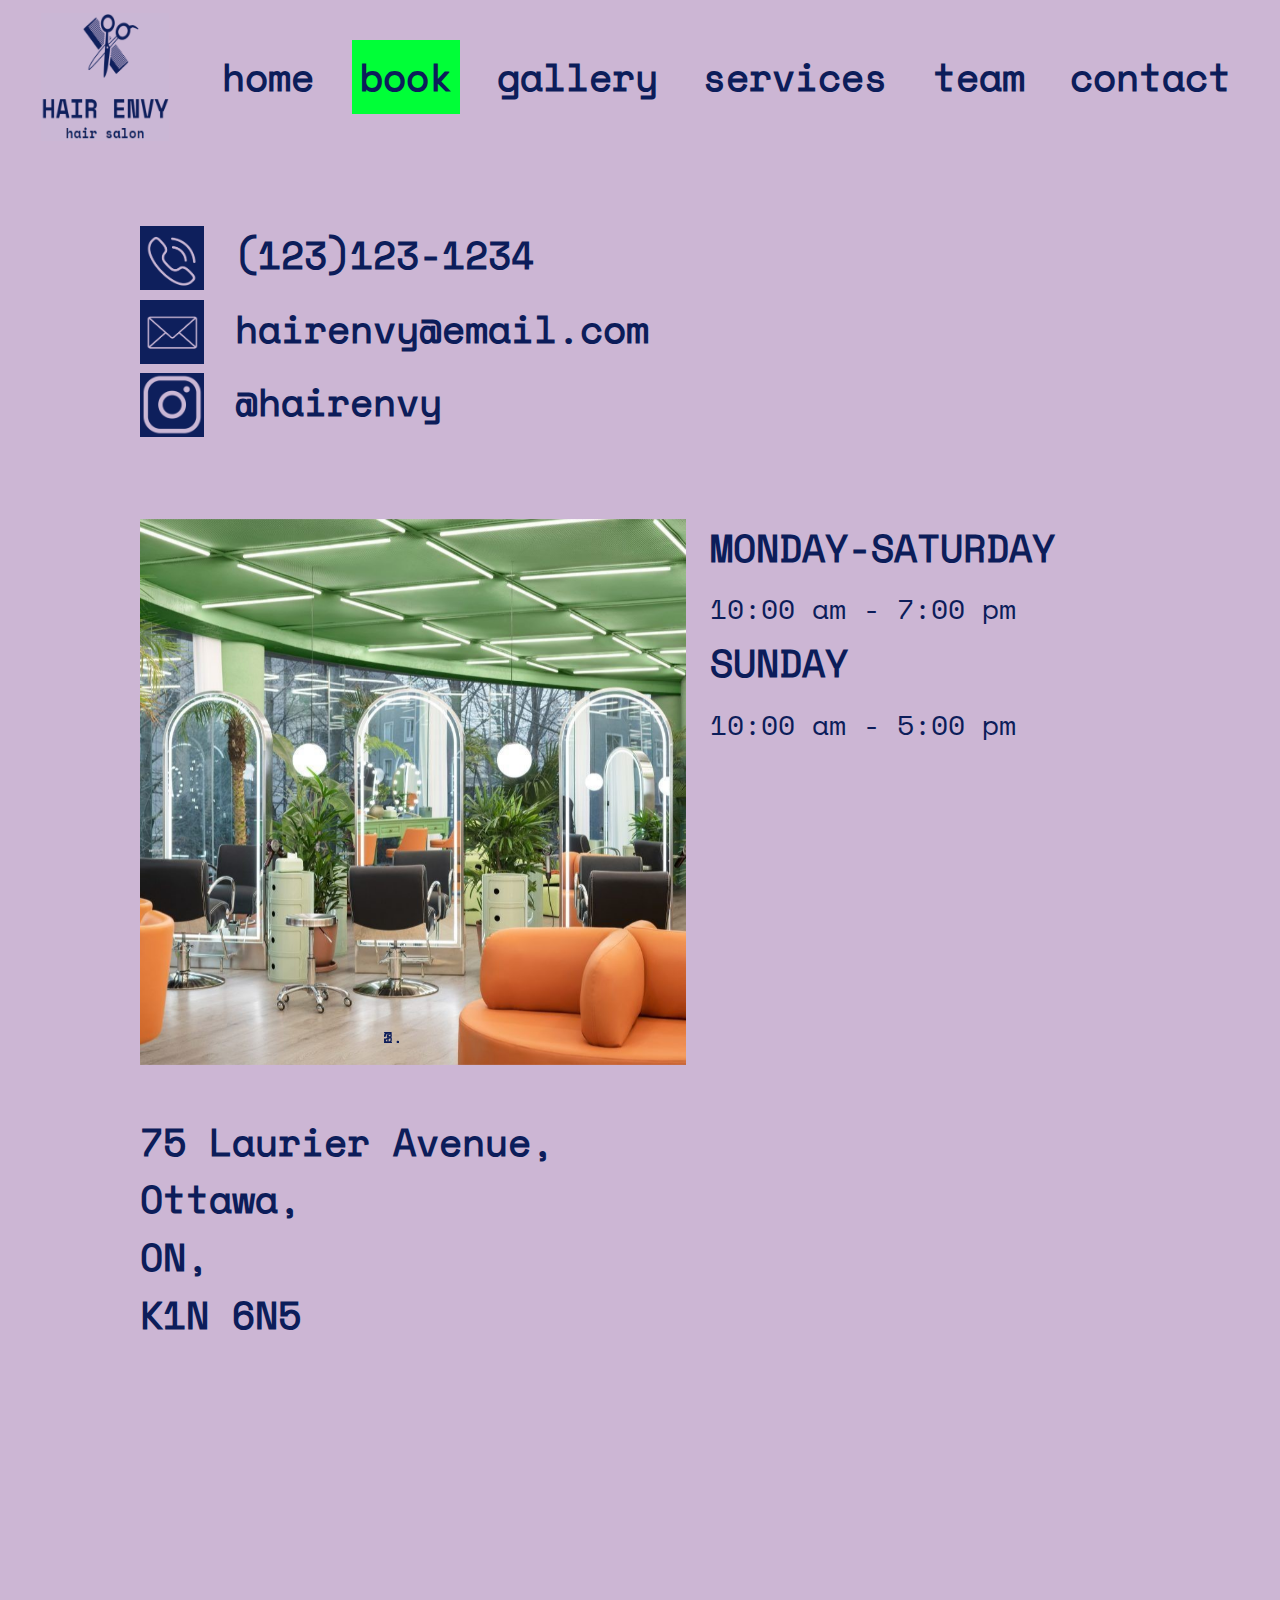
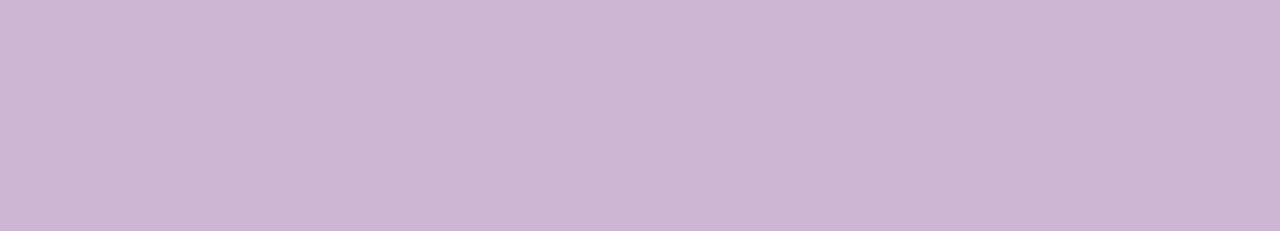
==== contact.html @ 3a64e92b "finished website" ====
<!DOCTYPE html>
<html>
    <head>
        <title>HAIR ENVY</title>
        <meta charset="UTF-8">
        <meta http-equiv="X-UA_Compatible" content="IE=edge">
        <meta name="viewport" content="width=device-width, initial-scale =1.0">
        <link rel="stylesheet" href="bootstrap.min.css">
        <link rel="stylesheet" href="contact_ss.css">
        <script src="https://code.jquery.com/jquery-3.6.0.min.js"></script>
        <script src="https://cdnjs.cloudflare.com/ajax/libs/popper.js/2.11.6/umd/popper.min.js"></script>
        <script src="https://maxcdn.bootstrapcdn.com/bootstrap/4.5.2/js/bootstrap.min.js"></script>
        
    </head>
    <body>
        <nav id="navBar" class="navbar navbar-expand-lg navbar-custom">
            <a class="navbar-brand" href="#"><img id="logo" src="images/logo.png" alt=""></a>
                <ul class="navbar-nav">
                    <li class="nav-item active">
                        <a class="nav-link" href="index.html">home</a>
                    </li>
                    <li class="nav-item">
                        <a class="nav-link book-link" href="book.html">book</a>
                    </li>
                    <li class="nav-item">
                        <a class="nav-link" href="index.html#gallery">gallery</a>
                    </li>
                    <li class="nav-item">
                        <a class="nav-link" href="services.html">services</a>
                    </li>
                    <li class="nav-item">
                        <a class="nav-link" href="team.html">team</a>
                    </li>
                    <li class="nav-item">
                        <a class="nav-link" href="contact.html">contact</a>
                    </li>
                </ul>
        </nav>

        <div class="container">
            <br><br><br>
        <div class="row">
        <div class = "col-1"><img class ="icon" src="images/phoneicon.png"></div>
            <div class = "col-11"><p class="contact-info">(123)123-1234</p></div>
        </div> 
        <div class ="row">
            <div class = "col-1"><img class ="icon" src="images/emailicon.png"></div>
            <div class = "col-11"><p class="contact-info">hairenvy@email.com</p></div>
        </div> 
        <div class = "row">
            <div class = "col-1"><img class ="icon" src="images/igicon.png"></div>
            <div class = "col-11"><p class="contact-info">@hairenvy</p></div>
        </div>
        <br><br><br>
        <div class="row">
            <div class="col-6">
                <div class="carousel-container">
                    <div id="myCarousel" class="carousel slide" data-ride="carousel">
                      <!-- Indicators -->
                      <ol class="carousel-indicators">
                        <li data-target="#myCarousel" data-slide-to="0" class="active"></li>
                        <li data-target="#myCarousel" data-slide-to="1"></li>
                        <li data-target="#myCarousel" data-slide-to="2"></li>
                      </ol>
                    
                      <div class="carousel-inner">
                        <div class="carousel-item active">
                          <img src="images/Salon1.jpeg" class="d-block w-100" alt="Slide 1">
                        </div>
                        <div class="carousel-item">
                          <img src="images/Salon2.png" class="d-block w-100" alt="Slide 2">
                        </div>
                        <div class="carousel-item">
                          <img src="images/Salon3.png" class="d-block w-100" alt="Slide 3">
                        </div>
                      </div>
                      <div class="carousel-item">
                        <img src="images/Salon4.png" class="d-block w-100" alt="Slide 3">
                      </div>
                    </div>
                    
                      <!-- Controls -->
                      <a class="carousel-control-prev" href="#myCarousel" role="button" data-slide="prev">
                        <span class="carousel-control-prev-icon" aria-hidden="true"></span>
                        <span class="sr-only">Previous</span>
                      </a>
                      <a class="carousel-control-next" href="#myCarousel" role="button" data-slide="next">
                        <span class="carousel-control-next-icon" aria-hidden="true"></span>
                        <span class="sr-only">Next</span>
                      </a>
                    </div>
                  </div>
            <div class="col-4 ">
                <p class = "contact-info">MONDAY-SATURDAY<br></p>
                <h3>10:00 am - 7:00 pm</h3>
                <p class = "contact-info">SUNDAY<br></p>
                <h3>10:00 am - 5:00 pm</h3>
            </div> 
            
        </div>
        <br><br>
        <p class="contact-info">75 Laurier Avenue,<br>Ottawa,<br>ON,<br>K1N 6N5<br></p>
        <iframe src="https://www.google.com/maps/embed?pb=!1m18!1m12!1m3!1d11201.268876325152!2d-75.6918876302246!3d45.42310639999999!2m3!1f0!2f0!3f0!3m2!1i1024!2i768!4f13.1!3m3!1m2!1s0x4cce050a6db98d73%3A0x188a59c3622fdbae!2sUniversity%20of%20Ottawa!5e0!3m2!1sen!2sca!4v1686154486244!5m2!1sen!2sca" width="600" height="450" style="border:0;" allowfullscreen="" loading="lazy" referrerpolicy="no-referrer-when-downgrade"></iframe>
        </p>

         </div>
    </div>
    </body>
</html>
---- contact_ss.css ----
@font-face {
    font-family: "SpaceMono";
    src: url("fonts/Space_Mono/SpaceMono-Regular.ttf");
   
  }

      body {
        color:#0C1D5A;
        font-family: "SpaceMono";
        margin: 0;
        padding: 0;
        background-color:#CCB6D4;  /* Set the background color of the body */
      }   
      
      .container {
        margin-left: 10%;
        margin-right: 10%;
      }
      .contact-image {
        width: 100%;
        height: auto;
        object-fit: cover;
    }

      #book-button{
        font-weight: bolder;
        display: block;
        margin: 0 auto;
        color:#0C1D5A;
        background-color:#00ff37;
      }

      
    .invert-colors{
        background-color: #0C1D5A;
        color: #CCB6D4;
    }

    .contact-info{
        font-weight: bold;
        font-size: 3vw;
    }

    
    #logo{
      margin: 0;
      height: 10vw;
      width:10vw;
    }

   .nav-link{
      color:#0C1D5A;
      font-size:3vw;
      margin-left:2.3vw;
      font-weight: bold;

  }

  .nav-link.book-link{
      background-color: #00ff37;
  }


  .navbar-custom .navbar-nav .nav-link:hover {
    background-color: #0C1D5A;
    color: #CCB6D4;
  }

  .navbar-custom {
    display: flex;
    justify-content: center;
}

.navbar-nav {
  flex-direction: row;
}


.nav-link {
  white-space: nowrap; /* Prevent text from wrapping to a new line */
}
.carousel-container {
    width: 100%; /* Set the desired width */
    height: auto; /* Set the desired height */
    margin: 0 ; /* Center the container horizontally */
    overflow: hidden; /* Ensure the image stays within the container */
  }
  
  .carousel-item {
    width: 100%;
    height: 100%;
    object-fit: cover; /* Crop and fill the container */
  }
  
  .carousel-control-prev,
  .carousel-control-next {
    display: none;
  }
  
  .carousel-control-prev {
    left: 0;
  }
  
  .carousel-control-next {
    right: 0;
  }
  
  .col-1{
    margin:0;
  }
  
  .icon{
    height:5vw;
    width:5vw;
  }
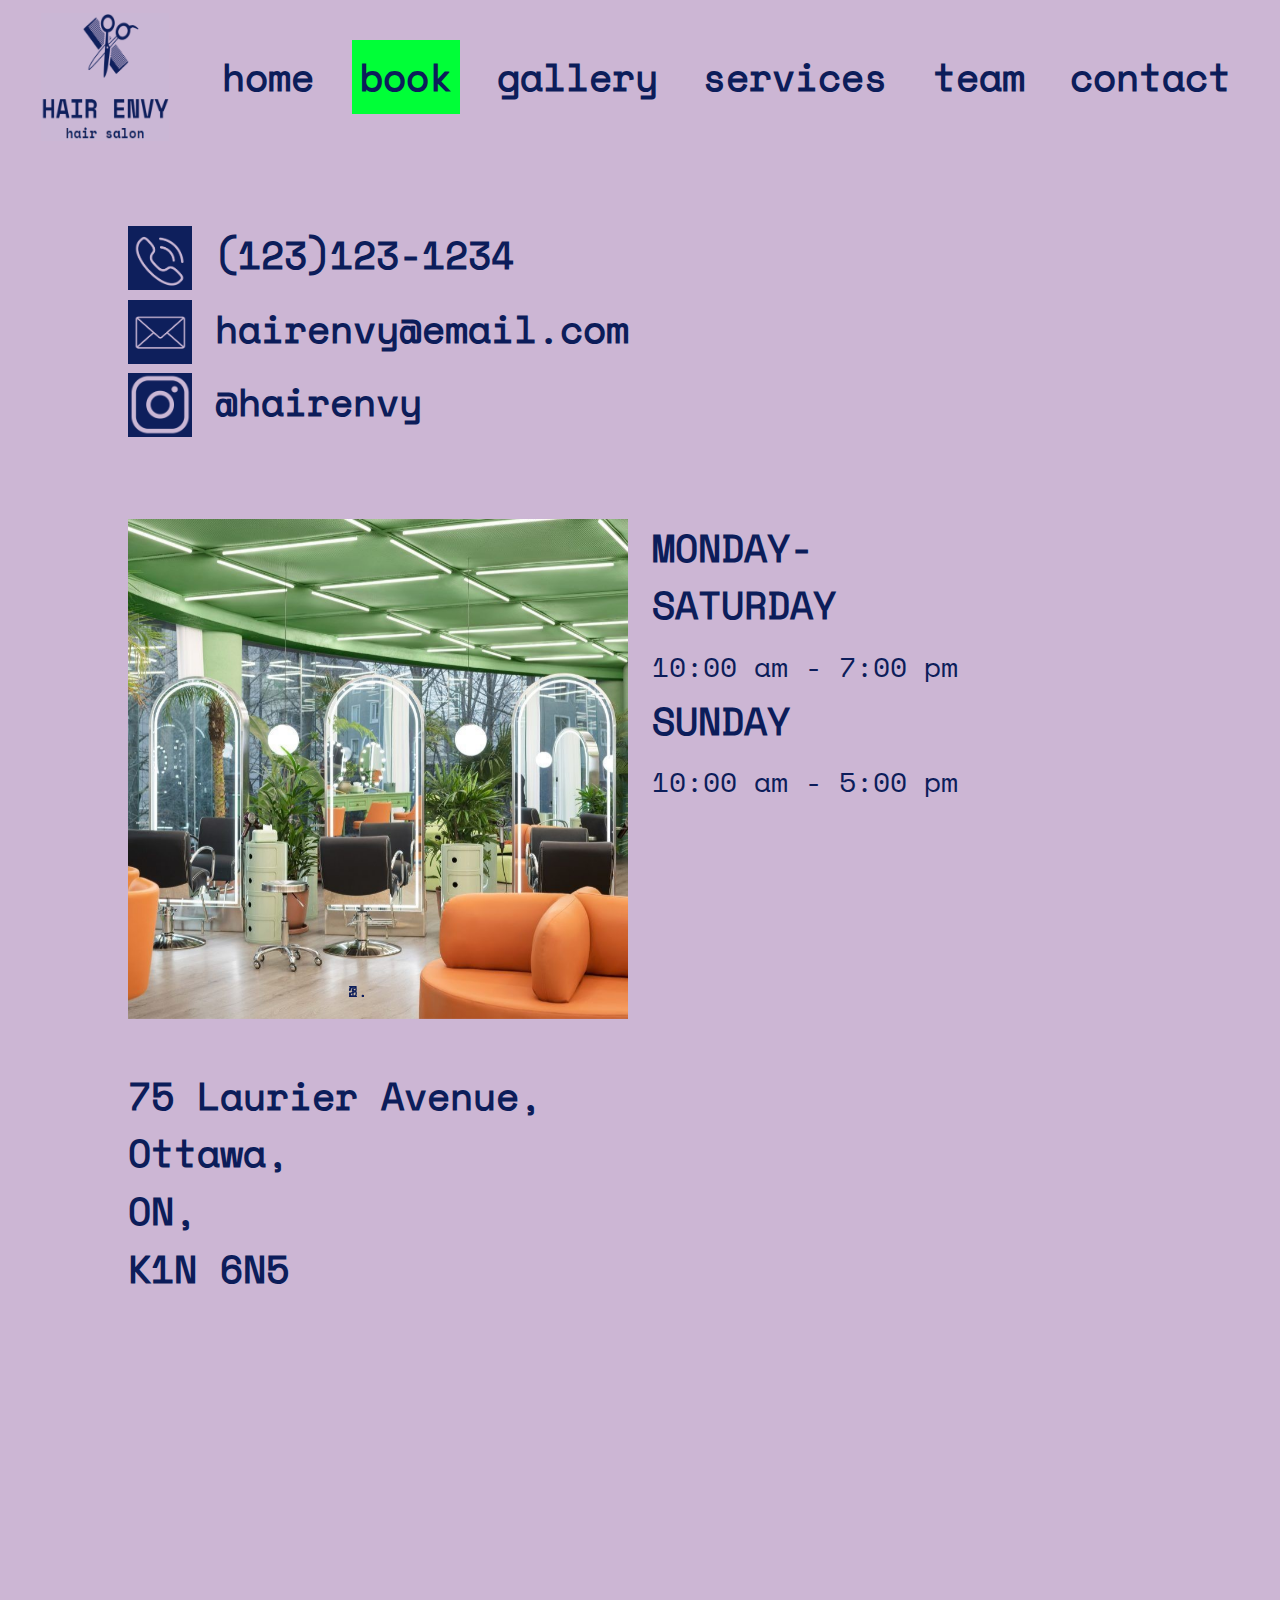
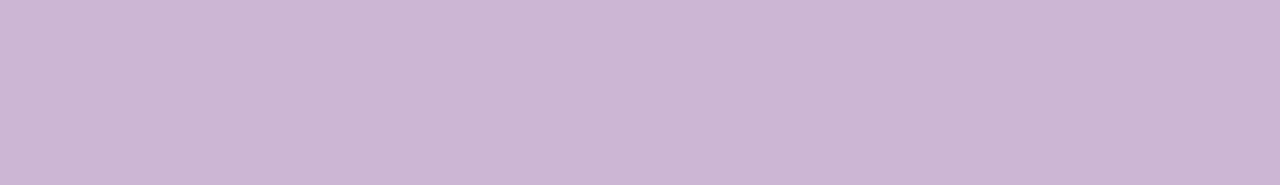
==== commit ec1df078: "fine tuning" ====
--- a/contact.html
+++ b/contact.html
@@ -37,7 +37,7 @@
                 </ul>
         </nav>
 
-        <div class="container">
+        <div class="contact-container">
             <br><br><br>
         <div class="row">
         <div class = "col-1"><img class ="icon" src="images/phoneicon.png"></div>
@@ -100,7 +100,7 @@
         </div>
         <br><br>
         <p class="contact-info">75 Laurier Avenue,<br>Ottawa,<br>ON,<br>K1N 6N5<br></p>
-        <iframe src="https://www.google.com/maps/embed?pb=!1m18!1m12!1m3!1d11201.268876325152!2d-75.6918876302246!3d45.42310639999999!2m3!1f0!2f0!3f0!3m2!1i1024!2i768!4f13.1!3m3!1m2!1s0x4cce050a6db98d73%3A0x188a59c3622fdbae!2sUniversity%20of%20Ottawa!5e0!3m2!1sen!2sca!4v1686154486244!5m2!1sen!2sca" width="600" height="450" style="border:0;" allowfullscreen="" loading="lazy" referrerpolicy="no-referrer-when-downgrade"></iframe>
+        <iframe id = "map" src="https://www.google.com/maps/embed?pb=!1m18!1m12!1m3!1d11201.268876325152!2d-75.6918876302246!3d45.42310639999999!2m3!1f0!2f0!3f0!3m2!1i1024!2i768!4f13.1!3m3!1m2!1s0x4cce050a6db98d73%3A0x188a59c3622fdbae!2sUniversity%20of%20Ottawa!5e0!3m2!1sen!2sca!4v1686154486244!5m2!1sen!2sca" width="600" height="450" style="border:0;" allowfullscreen="" loading="lazy" referrerpolicy="no-referrer-when-downgrade"></iframe>
         </p>
 
          </div>
--- a/contact_ss.css
+++ b/contact_ss.css
@@ -12,7 +12,7 @@
         background-color:#CCB6D4;  /* Set the background color of the body */
       }   
       
-      .container {
+      .contact-container {
         margin-left: 10%;
         margin-right: 10%;
       }
@@ -114,3 +114,9 @@
     width:5vw;
   }
 
+  .map{
+    width: 10vw;
+    width: 10vw;
+    overflow: hidden;
+  }
+
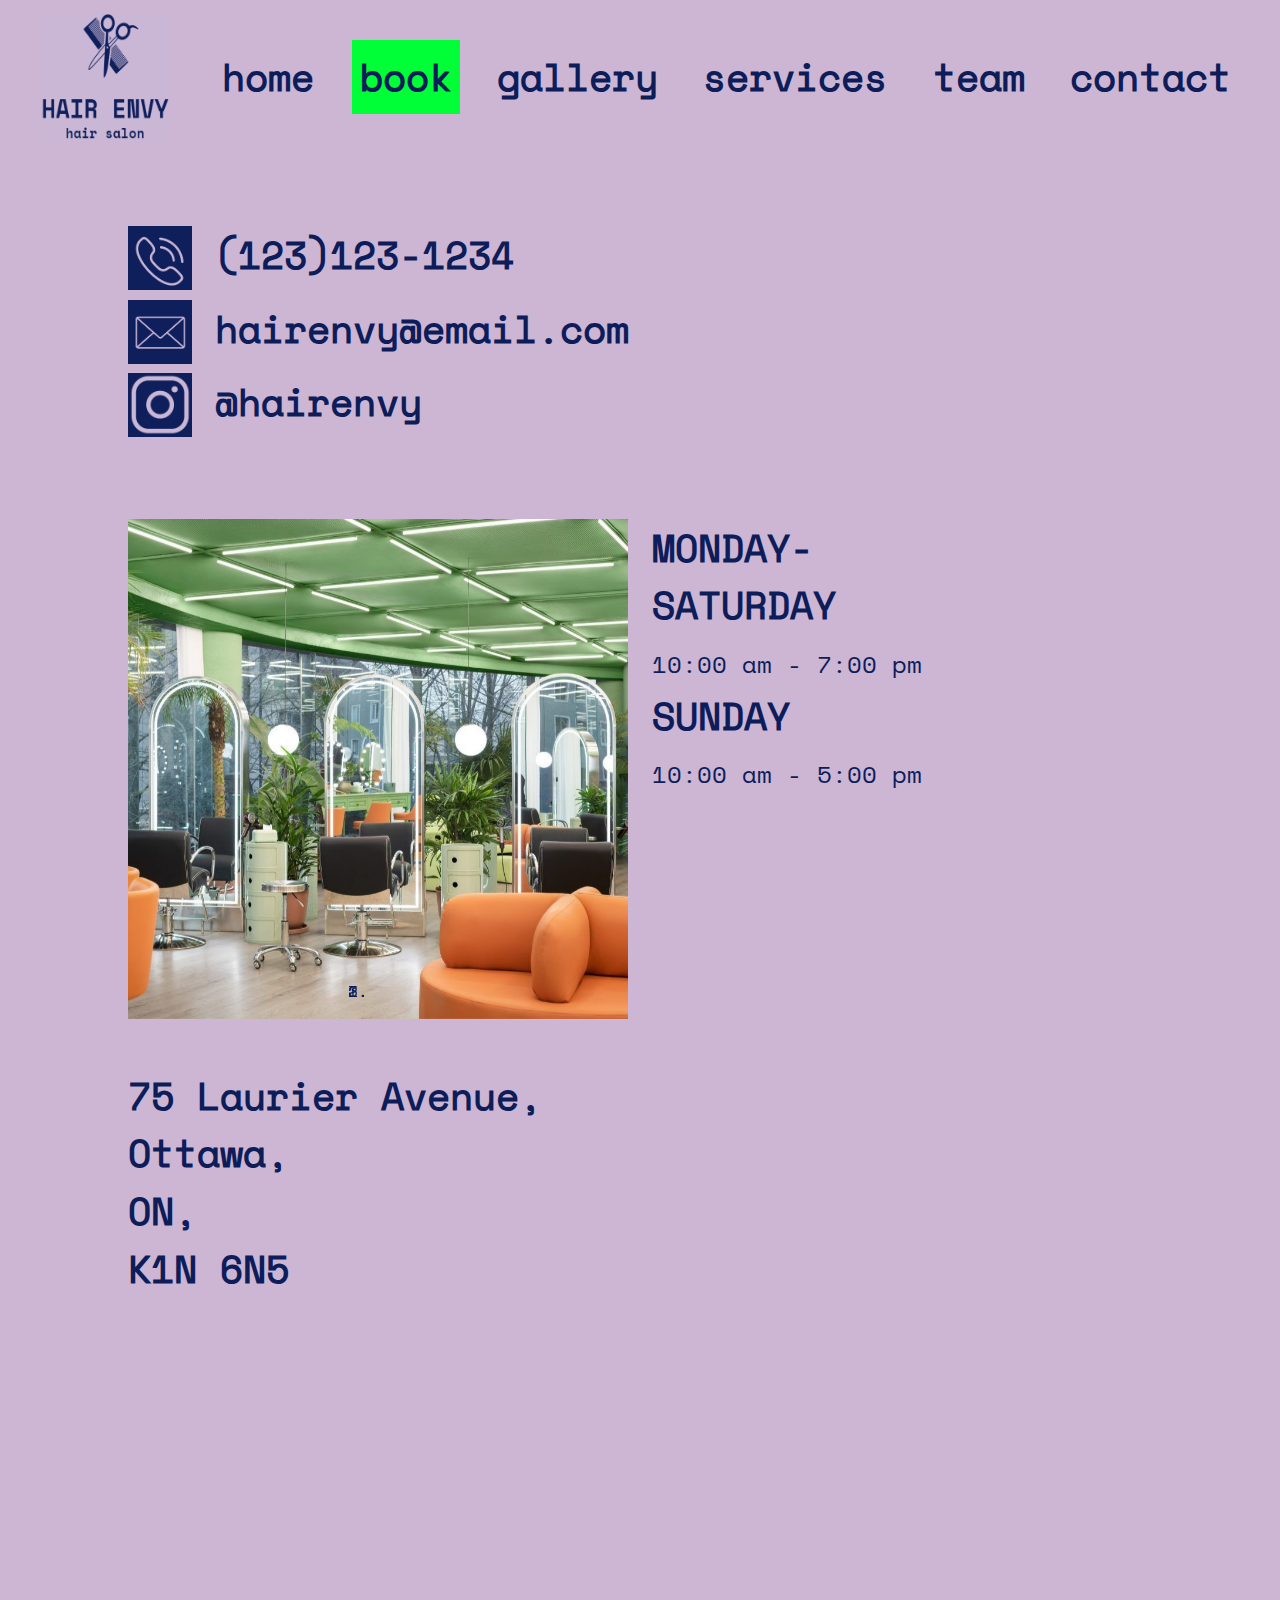
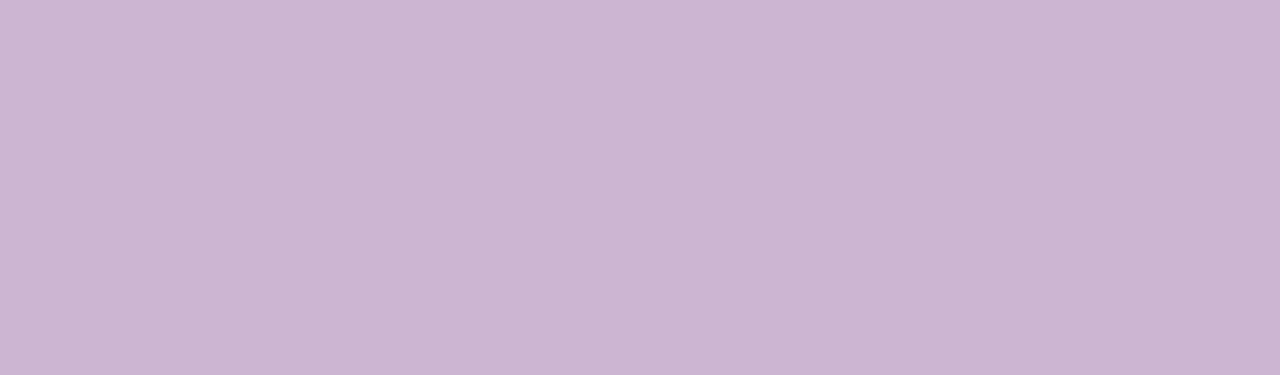
==== commit 0e4f6a5e: "fine tuning" ====
--- a/contact.html
+++ b/contact.html
@@ -92,9 +92,9 @@
                   </div>
             <div class="col-4 ">
                 <p class = "contact-info">MONDAY-SATURDAY<br></p>
-                <h3>10:00 am - 7:00 pm</h3>
+                <h4>10:00 am - 7:00 pm</h4>
                 <p class = "contact-info">SUNDAY<br></p>
-                <h3>10:00 am - 5:00 pm</h3>
+                <h4>10:00 am - 5:00 pm</h4>
             </div> 
             
         </div>
--- a/contact_ss.css
+++ b/contact_ss.css
@@ -97,14 +97,7 @@
     display: none;
   }
   
-  .carousel-control-prev {
-    left: 0;
-  }
-  
-  .carousel-control-next {
-    right: 0;
-  }
-  
+ 
   .col-1{
     margin:0;
   }
@@ -114,9 +107,9 @@
     width:5vw;
   }
 
-  .map{
-    width: 10vw;
-    width: 10vw;
+  #map{
+    width: 80%;
+    height: 50vw;
     overflow: hidden;
   }
 
